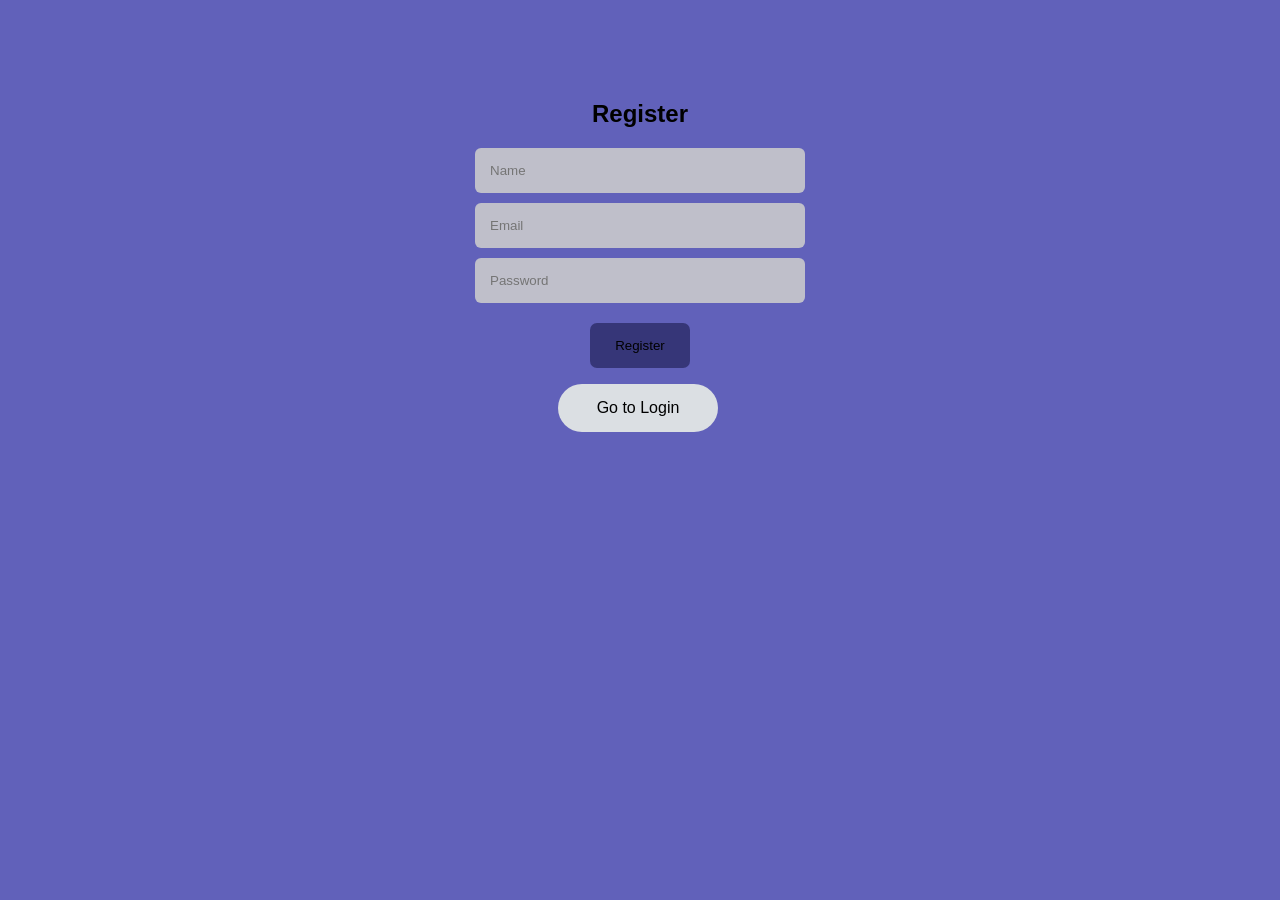
==== index.html @ 00f54f8f "Add files via upload" ====
<!DOCTYPE html>
<html>
<head>
    <title>Login System</title>
    <link rel="stylesheet" href="style.css">
    <link rel="icon" href="img/form icon.png">
</head>
<body>

<div id="registerBox">
    <h2>Register</h2>
    <input id="regName" placeholder="Name">
    <input id="regEmail" placeholder="Email">
    <input id="regPass" placeholder="Password">
    <button onclick="register()">Register</button>
    <p onclick="showLogin()">Go to Login</p>
</div>

<div id="loginBox" style="display:none;">
    <h2>Login</h2>
    <input id="loginEmail" placeholder="Email">
    <input id="loginPass" placeholder="Password">
    <button onclick="login()">Login</button>
    <p onclick="showRegister()">Go to Register</p>
</div>

<script src="script.js"></script>
</body>
</html>
---- style.css ----
body {
    font-family: Arial;
    text-align: center;
    margin-top: 100px;
    background-color: rgb(97, 97, 186);
}

input {
    display: block;
    margin: 10px auto;
    padding: 15px;
    width: 300px;
    border: none;
    border-radius: 6px;
    background-color: rgb(191, 191, 202);
    outline: none;
}

button {
    padding: 15px;
    margin-top: 10px;
    background-color: rgb(54, 54, 120);
    border: none;
    border-radius: 7px;
    width: 100px;
    cursor: pointer;
}

p{
    background-color: rgb(219, 223, 227);
    padding: 15px;
    width: 130px;
    margin-left: 550px;
    border: none;
    border-radius: 30px;
    cursor: pointer;
}
p:hover,button:hover,input:hover{
    transform: scale(1.07);
}
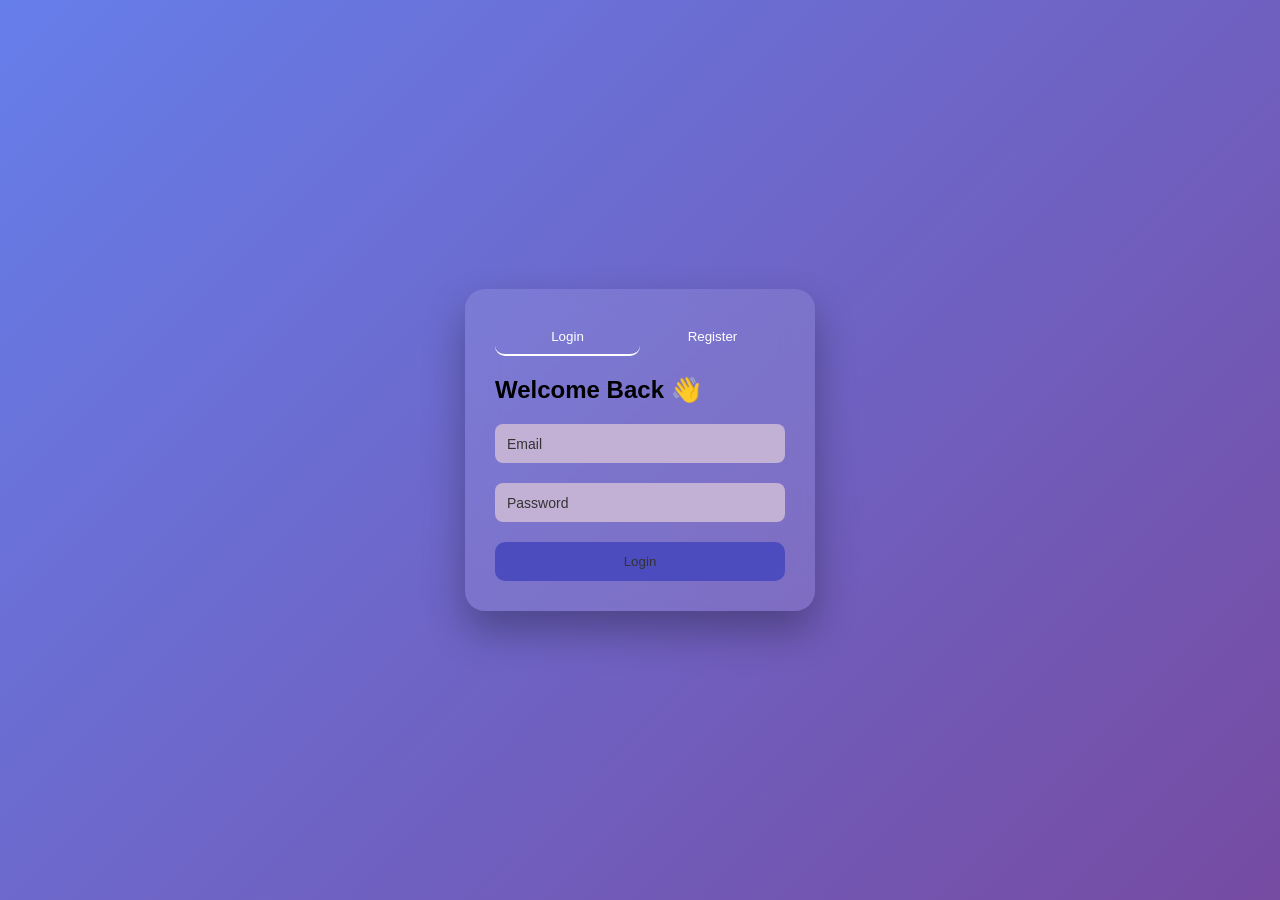
==== commit 73ebc3ef: "Add files via upload" ====
--- a/index.html
+++ b/index.html
@@ -1,27 +1,69 @@
 <!DOCTYPE html>
-<html>
+<html lang="en">
 <head>
-    <title>Login System</title>
-    <link rel="stylesheet" href="style.css">
-    <link rel="icon" href="img/form icon.png">
+<meta charset="UTF-8">
+<title>Auth Pro</title>
+<link rel="stylesheet" href="style.css">
 </head>
 <body>
 
-<div id="registerBox">
-    <h2>Register</h2>
-    <input id="regName" placeholder="Name">
-    <input id="regEmail" placeholder="Email">
-    <input id="regPass" placeholder="Password">
-    <button onclick="register()">Register</button>
-    <p onclick="showLogin()">Go to Login</p>
-</div>
+<div class="container">
 
-<div id="loginBox" style="display:none;">
-    <h2>Login</h2>
-    <input id="loginEmail" placeholder="Email">
-    <input id="loginPass" placeholder="Password">
-    <button onclick="login()">Login</button>
-    <p onclick="showRegister()">Go to Register</p>
+    <div class="card">
+
+        <!-- Toggle Buttons -->
+        <div class="tabs">
+            <button id="loginTab" class="active" onclick="showLogin()">Login</button>
+            <button id="registerTab" onclick="showRegister()">Register</button>
+        </div>
+
+        <!-- Login -->
+        <div id="loginForm" class="form active">
+            <h2>Welcome Back 👋</h2>
+
+            <div class="input-box">
+                <input id="loginEmail" type="email" required oninput="checkInput(this)">
+                <label>Email</label>
+            </div>
+
+            <div class="input-box">
+                <input id="loginPass" type="password" required oninput="checkInput(this)">
+                <label>Password</label>
+                <span onclick="togglePassword('loginPass')"></span>
+            </div>
+
+            <p class="error" id="loginError"></p>
+
+            <button onclick="login()">Login</button>
+        </div>
+
+        <!-- Register -->
+        <div id="registerForm" class="form">
+            <h2>Create Account ✨</h2>
+
+            <div class="input-box">
+                <input id="regName" type="text" required oninput="checkInput(this)">
+                <label>Full Name</label>
+            </div>
+
+            <div class="input-box">
+                <input id="regEmail" type="email" required oninput="checkInput(this)">
+                <label>Email</label>
+            </div>
+
+            <div class="input-box">
+                <input id="regPass" type="password" required oninput="checkInput(this)">
+                <label>Password</label>
+                <span onclick="togglePassword('regPass')"></span>
+            </div>
+
+            <p class="error" id="regError"></p>
+
+            <button onclick="register()">Register</button>
+        </div>
+
+    </div>
+
 </div>
 
 <script src="script.js"></script>
--- a/style.css
+++ b/style.css
@@ -1,40 +1,116 @@
-body {
-    font-family: Arial;
-    text-align: center;
-    margin-top: 100px;
-    background-color: rgb(97, 97, 186);
+* {
+    margin: 0;
+    padding: 0;
+    box-sizing: border-box;
 }
 
-input {
-    display: block;
-    margin: 10px auto;
-    padding: 15px;
-    width: 300px;
-    border: none;
-    border-radius: 6px;
-    background-color: rgb(191, 191, 202);
-    outline: none;
+body {
+    height: 100vh;
+    display: flex;
+    justify-content: center;
+    align-items: center;
+    font-family: Arial;
+    background: linear-gradient(135deg, #667eea, #764ba2);
 }
 
-button {
-    padding: 15px;
-    margin-top: 10px;
-    background-color: rgb(54, 54, 120);
-    border: none;
-    border-radius: 7px;
-    width: 100px;
-    cursor: pointer;
+/* Card */
+.card {
+    width: 350px;
+    padding: 30px;
+    border-radius: 20px;
+    backdrop-filter: blur(15px);
+    background: rgba(255,255,255,0.1);
+    box-shadow: 0 20px 40px rgba(0,0,0,0.3);
 }
 
-p{
-    background-color: rgb(219, 223, 227);
-    padding: 15px;
-    width: 130px;
-    margin-left: 550px;
+/* Tabs */
+.tabs {
+    display: flex;
+    margin-bottom: 20px;
+}
+
+.tabs button {
+    flex: 1;
+    padding: 10px;
     border: none;
-    border-radius: 30px;
+    background: transparent;
+    color: white;
     cursor: pointer;
+    border-bottom: 2px solid transparent;
 }
-p:hover,button:hover,input:hover{
-    transform: scale(1.07);
+
+.tabs .active {
+    border-color: white;
+}
+
+/* Form */
+.form {
+    display: none;
+}
+
+.form.active {
+    display: block;
+}
+
+/* Input */
+.input-box {
+    position: relative;
+    margin: 20px 0;
+}
+
+.input-box input {
+    width: 100%;
+    padding: 12px;
+    border: none;
+    border-radius: 8px;
+    outline: none;
+    background-color: #c2b0d5;
+}
+
+.input-box label {
+    position: absolute;
+    left: 12px;
+    top: 50%;
+    transform: translateY(-50%);
+    color: #333;
+    font-size: 14px;
+    pointer-events: none;
+    transition: 0.3s ease;
+    background-color: transparent;  
+}
+
+
+.input-box.active label {
+    top: -12px;
+    left: 8px;
+    font-size: 11px;
+    color: #fff;
+    background: rgba(0,0,0,0.3);
+    padding: 0 5px;
+    border-radius: 4px;
+}
+
+/* Button */
+button {
+    width: 100%;
+    padding: 12px;
+    border: none;
+    border-radius: 10px;
+    background: rgb(76, 76, 190);
+    color: #333;
+    cursor: pointer;
+    transition: 0.3s;
+}
+
+button:hover {
+    transform: scale(1.05);
+    background-color: #5d427a;
+    letter-spacing: 1px;
+
+}
+
+/* Error */
+.error {
+    color: #ff6b6b;
+    font-size: 14px;
 }
